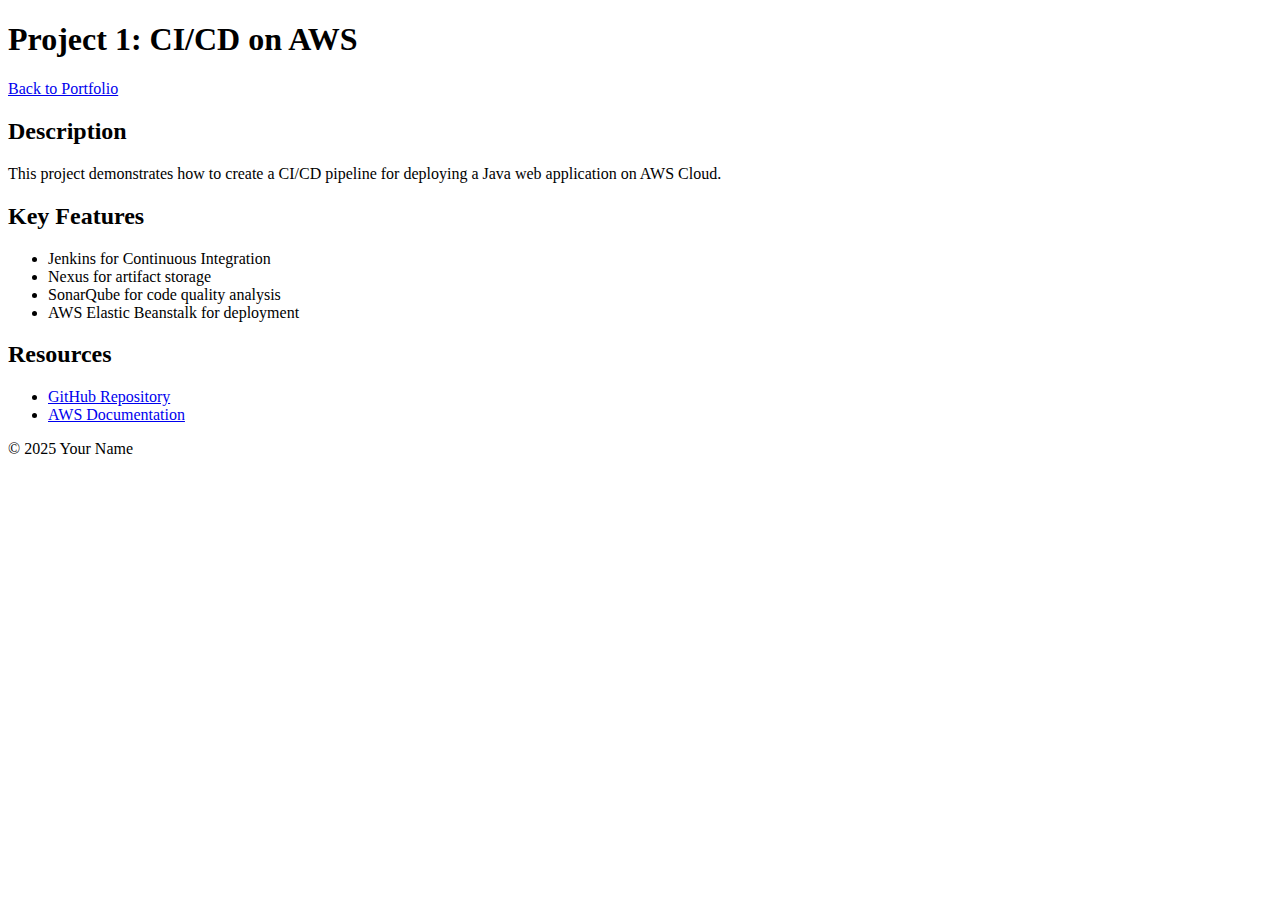
==== project1/index.html @ 374fa0f1 "Create index.html" ====
<!DOCTYPE html>
<html lang="en">
<head>
    <meta charset="UTF-8">
    <meta name="viewport" content="width=device-width, initial-scale=1.0">
    <title>Project 1: CI/CD on AWS</title>
    <link rel="stylesheet" href="../assets/styles.css">
</head>
<body>
    <header>
        <h1>Project 1: CI/CD on AWS</h1>
        <nav>
            <a href="../index.html">Back to Portfolio</a>
        </nav>
    </header>
    <main>
        <section>
            <h2>Description</h2>
            <p>This project demonstrates how to create a CI/CD pipeline for deploying a Java web application on AWS Cloud.</p>
        </section>
        <section>
            <h2>Key Features</h2>
            <ul>
                <li>Jenkins for Continuous Integration</li>
                <li>Nexus for artifact storage</li>
                <li>SonarQube for code quality analysis</li>
                <li>AWS Elastic Beanstalk for deployment</li>
            </ul>
        </section>
        <section>
            <h2>Resources</h2>
            <ul>
                <li><a href="https://github.com/your-username/project1">GitHub Repository</a></li>
                <li><a href="https://aws.amazon.com/">AWS Documentation</a></li>
            </ul>
        </section>
    </main>
    <footer>
        <p>© 2025 Your Name</p>
    </footer>
</body>
</html>
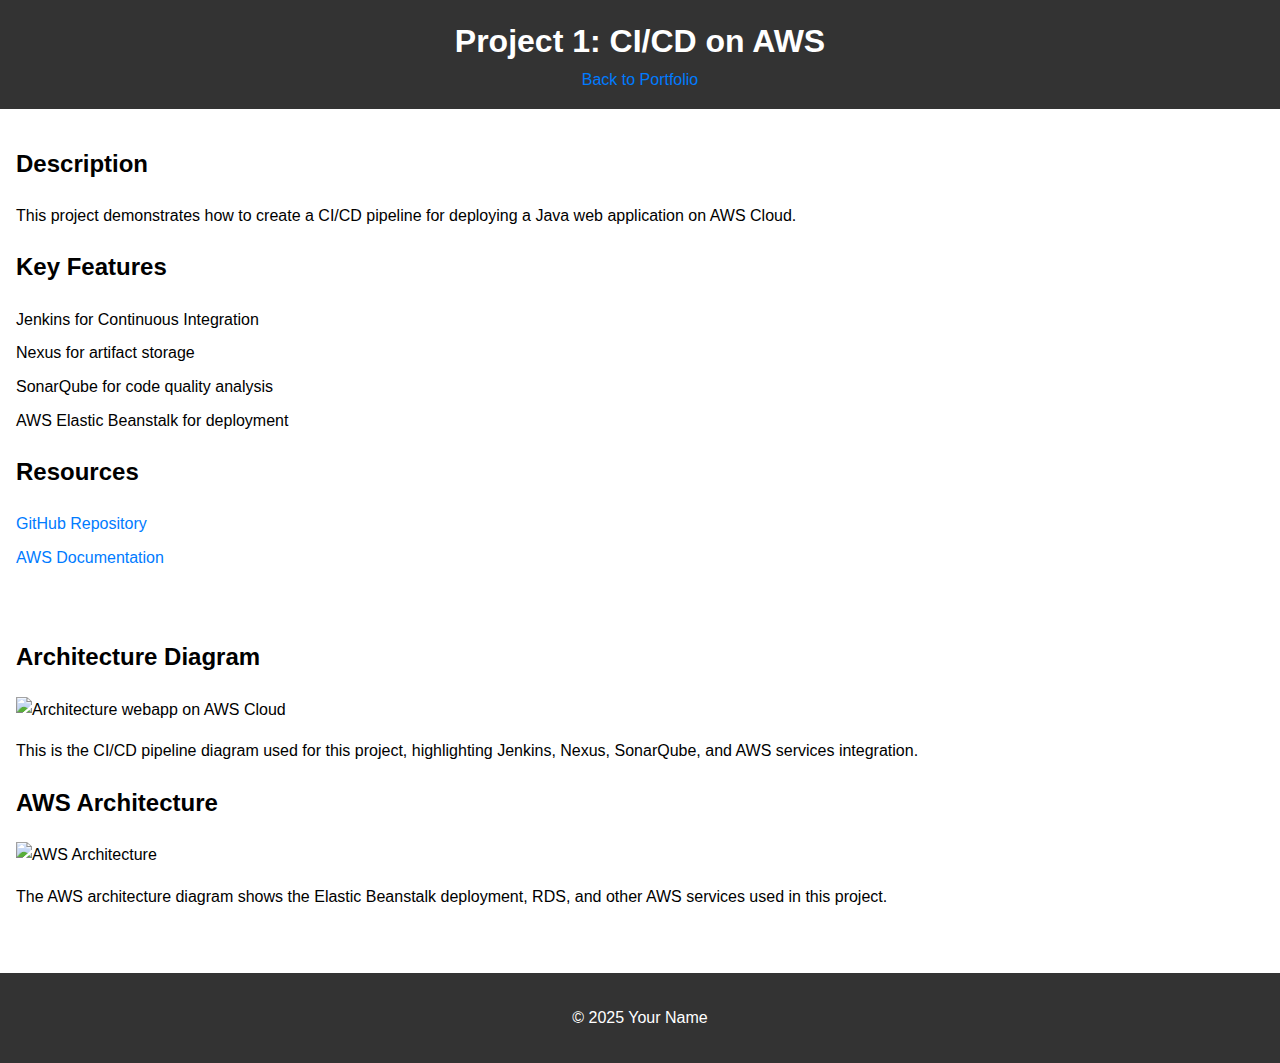
==== commit 2606a5df: "Update index.html" ====
--- a/project1/index.html
+++ b/project1/index.html
@@ -13,7 +13,7 @@
             <a href="../index.html">Back to Portfolio</a>
         </nav>
     </header>
-    <main>
+     <main>
         <section>
             <h2>Description</h2>
             <p>This project demonstrates how to create a CI/CD pipeline for deploying a Java web application on AWS Cloud.</p>
@@ -35,6 +35,18 @@
             </ul>
         </section>
     </main>
+    <main>
+        <section>
+            <h2>Architecture Diagram</h2>
+            <img src="images/Architecture webapp on AWS Cloud.png" alt="Architecture webapp on AWS Cloud" style="max-width: 100%; height: auto;">
+            <p>This is the CI/CD pipeline diagram used for this project, highlighting Jenkins, Nexus, SonarQube, and AWS services integration.</p>
+        </section>
+        <section>
+            <h2>AWS Architecture</h2>
+            <img src="images/aws-architecture.png" alt="AWS Architecture" style="max-width: 100%; height: auto;">
+            <p>The AWS architecture diagram shows the Elastic Beanstalk deployment, RDS, and other AWS services used in this project.</p>
+        </section>
+    </main>
     <footer>
         <p>© 2025 Your Name</p>
     </footer>
--- a/assets/styles.css
+++ b/assets/styles.css
@@ -0,0 +1,39 @@
+body {
+    font-family: Arial, sans-serif;
+    margin: 0;
+    padding: 0;
+    line-height: 1.6;
+}
+header {
+    background: #333;
+    color: #fff;
+    padding: 1rem 0;
+    text-align: center;
+}
+header h1 {
+    margin: 0;
+}
+main {
+    padding: 1rem;
+}
+footer {
+    text-align: center;
+    margin-top: 2rem;
+    padding: 1rem 0;
+    background: #333;
+    color: #fff;
+}
+a {
+    color: #007BFF;
+    text-decoration: none;
+}
+a:hover {
+    text-decoration: underline;
+}
+ul {
+    list-style-type: none;
+    padding: 0;
+}
+ul li {
+    margin: 0.5rem 0;
+}
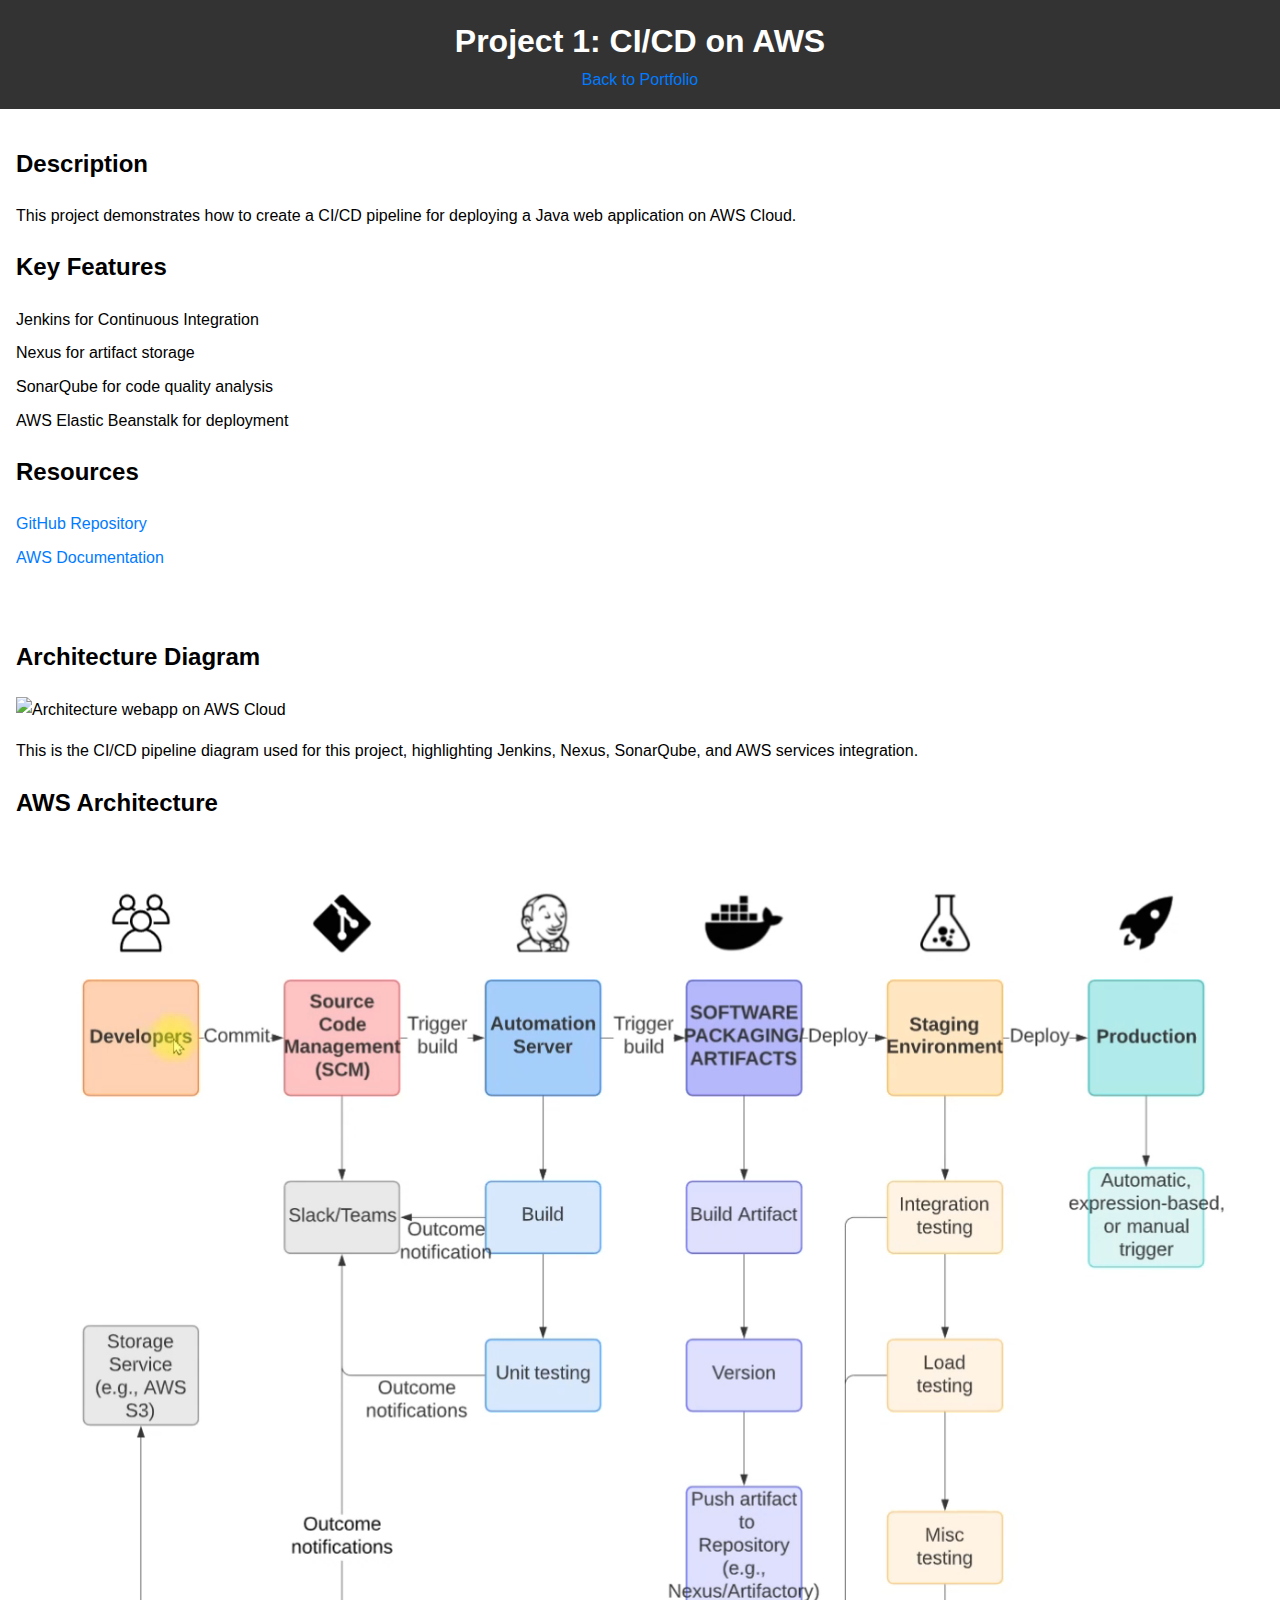
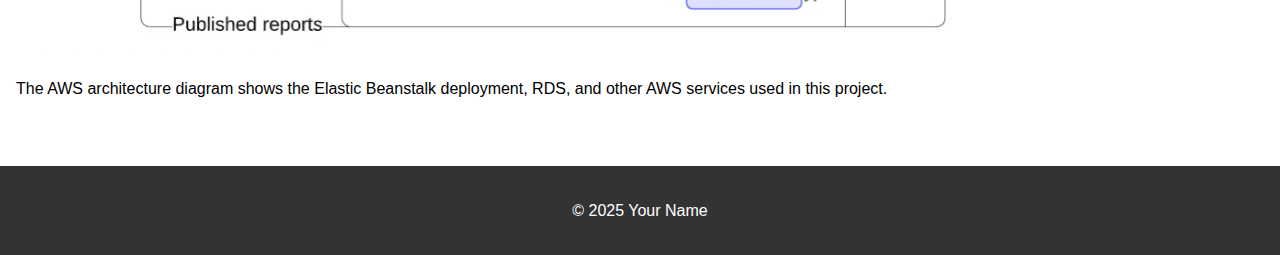
==== commit a3fc4252: "Update index.html" ====
--- a/project1/index.html
+++ b/project1/index.html
@@ -43,7 +43,7 @@
         </section>
         <section>
             <h2>AWS Architecture</h2>
-            <img src="images/aws-architecture.png" alt="AWS Architecture" style="max-width: 100%; height: auto;">
+            <img src="Architecture Of Continous Delivery PipeLine.png" alt="AWS Architecture" style="max-width: 100%; height: auto;">
             <p>The AWS architecture diagram shows the Elastic Beanstalk deployment, RDS, and other AWS services used in this project.</p>
         </section>
     </main>
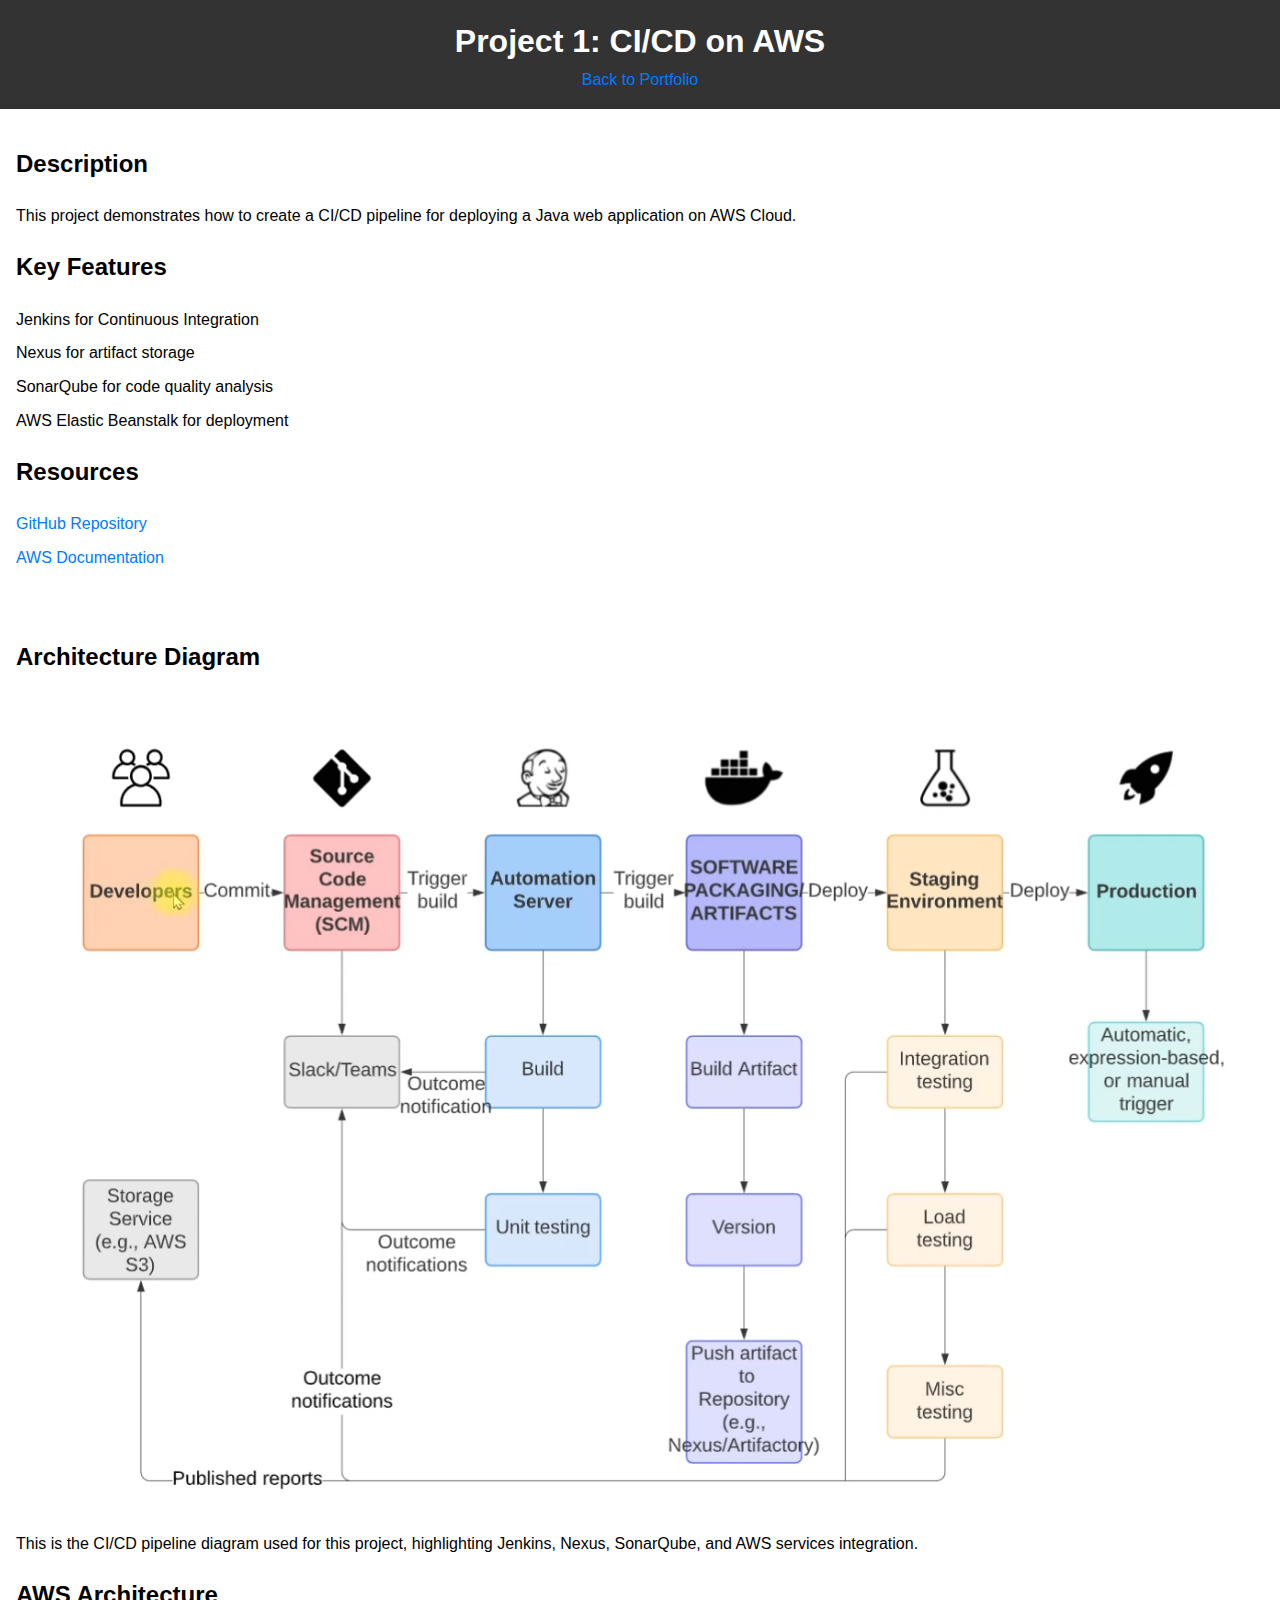
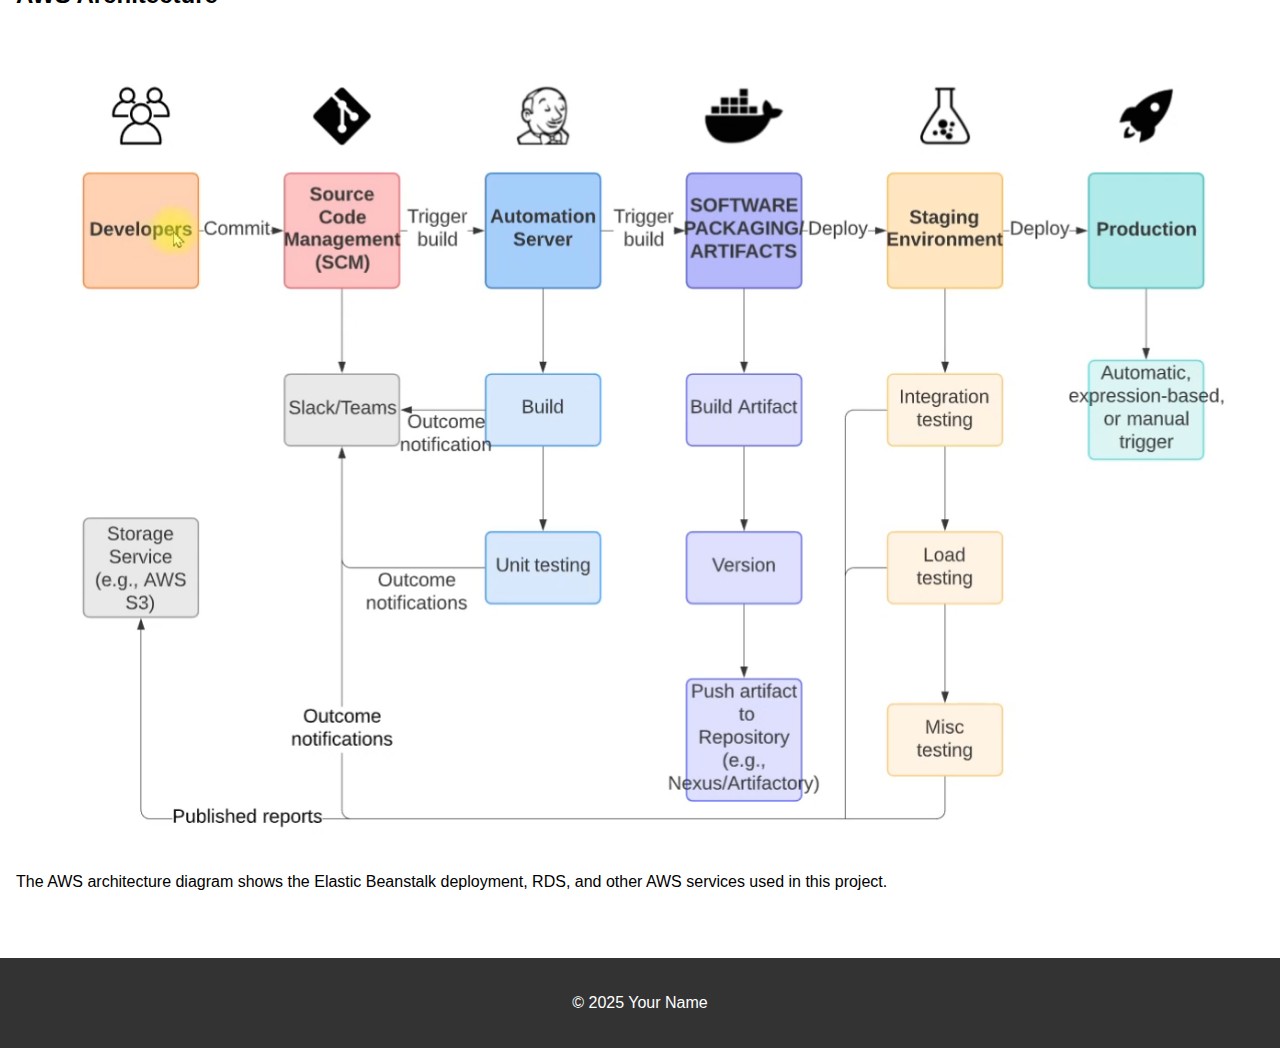
==== commit 0dce8855: "Update index.html" ====
--- a/project1/index.html
+++ b/project1/index.html
@@ -38,7 +38,7 @@
     <main>
         <section>
             <h2>Architecture Diagram</h2>
-            <img src="images/Architecture webapp on AWS Cloud.png" alt="Architecture webapp on AWS Cloud" style="max-width: 100%; height: auto;">
+            <img src="Architecture Of Continous Delivery PipeLine.png" alt="Architecture webapp on AWS Cloud" style="max-width: 100%; height: auto;">
             <p>This is the CI/CD pipeline diagram used for this project, highlighting Jenkins, Nexus, SonarQube, and AWS services integration.</p>
         </section>
         <section>
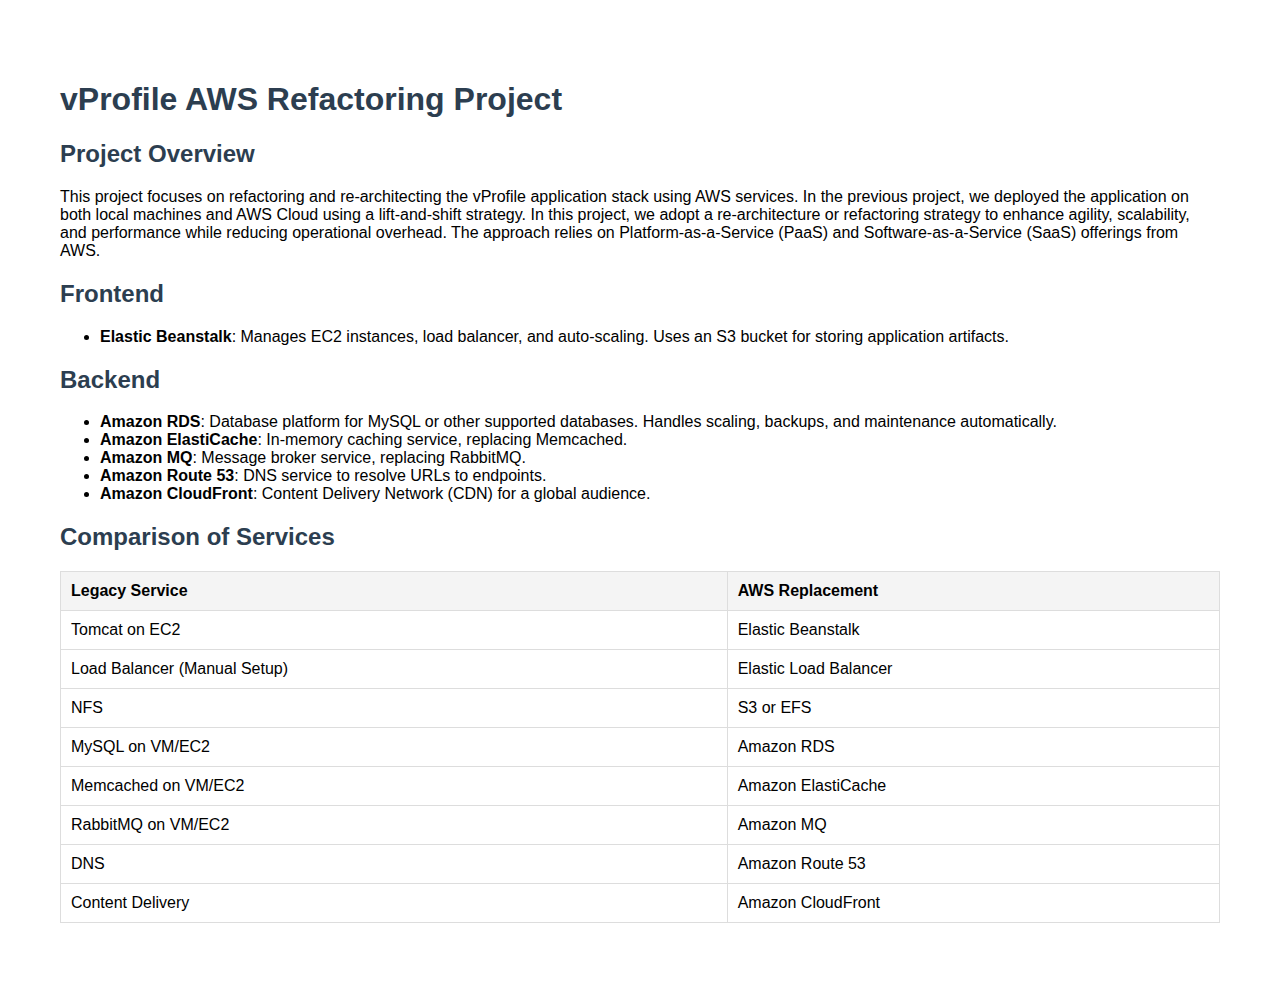
==== commit 0658a56a: "Update index.html" ====
--- a/project1/index.html
+++ b/project1/index.html
@@ -3,52 +3,73 @@
 <head>
     <meta charset="UTF-8">
     <meta name="viewport" content="width=device-width, initial-scale=1.0">
-    <title>Project 1: CI/CD on AWS</title>
-    <link rel="stylesheet" href="../assets/styles.css">
+    <title>vProfile AWS Refactoring Project</title>
+    <style>
+        body { font-family: Arial, sans-serif; margin: 40px; padding: 20px; }
+        h1, h2, h3 { color: #2c3e50; }
+        table { width: 100%; border-collapse: collapse; margin-top: 20px; }
+        th, td { border: 1px solid #ddd; padding: 10px; text-align: left; }
+        th { background-color: #f4f4f4; }
+    </style>
 </head>
 <body>
-    <header>
-        <h1>Project 1: CI/CD on AWS</h1>
-        <nav>
-            <a href="../index.html">Back to Portfolio</a>
-        </nav>
-    </header>
-     <main>
-        <section>
-            <h2>Description</h2>
-            <p>This project demonstrates how to create a CI/CD pipeline for deploying a Java web application on AWS Cloud.</p>
-        </section>
-        <section>
-            <h2>Key Features</h2>
-            <ul>
-                <li>Jenkins for Continuous Integration</li>
-                <li>Nexus for artifact storage</li>
-                <li>SonarQube for code quality analysis</li>
-                <li>AWS Elastic Beanstalk for deployment</li>
-            </ul>
-        </section>
-        <section>
-            <h2>Resources</h2>
-            <ul>
-                <li><a href="https://github.com/your-username/project1">GitHub Repository</a></li>
-                <li><a href="https://aws.amazon.com/">AWS Documentation</a></li>
-            </ul>
-        </section>
-    </main>
-    <main>
-        <section>
-            <h2>Architecture Diagram</h2>
-            <img src="Architecture Of Continous Delivery PipeLine.png" alt="Architecture webapp on AWS Cloud" style="max-width: 100%; height: auto;">
-            <p>This is the CI/CD pipeline diagram used for this project, highlighting Jenkins, Nexus, SonarQube, and AWS services integration.</p>
-        </section>
-        <section>
-            <h2>AWS Architecture</h2>
-            <img src="Architecture Of Continous Delivery PipeLine.png" alt="AWS Architecture" style="max-width: 100%; height: auto;">
-            <p>The AWS architecture diagram shows the Elastic Beanstalk deployment, RDS, and other AWS services used in this project.</p>
-        </section>
-    </main>
-    <footer>
-        <p>© 2025 Your Name</p>
-    </footer>
+    <h1>vProfile AWS Refactoring Project</h1>
+    
+    <h2>Project Overview</h2>
+    <p>This project focuses on refactoring and re-architecting the vProfile application stack using AWS services. In the previous project, we deployed the application on both local machines and AWS Cloud using a lift-and-shift strategy. In this project, we adopt a re-architecture or refactoring strategy to enhance agility, scalability, and performance while reducing operational overhead. The approach relies on Platform-as-a-Service (PaaS) and Software-as-a-Service (SaaS) offerings from AWS.</p>
+    
+    <h2>Frontend</h2>
+    <ul>
+        <li><strong>Elastic Beanstalk</strong>: Manages EC2 instances, load balancer, and auto-scaling. Uses an S3 bucket for storing application artifacts.</li>
+    </ul>
+    
+    <h2>Backend</h2>
+    <ul>
+        <li><strong>Amazon RDS</strong>: Database platform for MySQL or other supported databases. Handles scaling, backups, and maintenance automatically.</li>
+        <li><strong>Amazon ElastiCache</strong>: In-memory caching service, replacing Memcached.</li>
+        <li><strong>Amazon MQ</strong>: Message broker service, replacing RabbitMQ.</li>
+        <li><strong>Amazon Route 53</strong>: DNS service to resolve URLs to endpoints.</li>
+        <li><strong>Amazon CloudFront</strong>: Content Delivery Network (CDN) for a global audience.</li>
+    </ul>
+    
+    <h2>Comparison of Services</h2>
+    <table>
+        <tr>
+            <th>Legacy Service</th>
+            <th>AWS Replacement</th>
+        </tr>
+        <tr>
+            <td>Tomcat on EC2</td>
+            <td>Elastic Beanstalk</td>
+        </tr>
+        <tr>
+            <td>Load Balancer (Manual Setup)</td>
+            <td>Elastic Load Balancer</td>
+        </tr>
+        <tr>
+            <td>NFS</td>
+            <td>S3 or EFS</td>
+        </tr>
+        <tr>
+            <td>MySQL on VM/EC2</td>
+            <td>Amazon RDS</td>
+        </tr>
+        <tr>
+            <td>Memcached on VM/EC2</td>
+            <td>Amazon ElastiCache</td>
+        </tr>
+        <tr>
+            <td>RabbitMQ on VM/EC2</td>
+            <td>Amazon MQ</td>
+        </tr>
+        <tr>
+            <td>DNS</td>
+            <td>Amazon Route 53</td>
+        </tr>
+        <tr>
+            <td>Content Delivery</td>
+            <td>Amazon CloudFront</td>
+        </tr>
+    </table>
 </body>
 </html>
